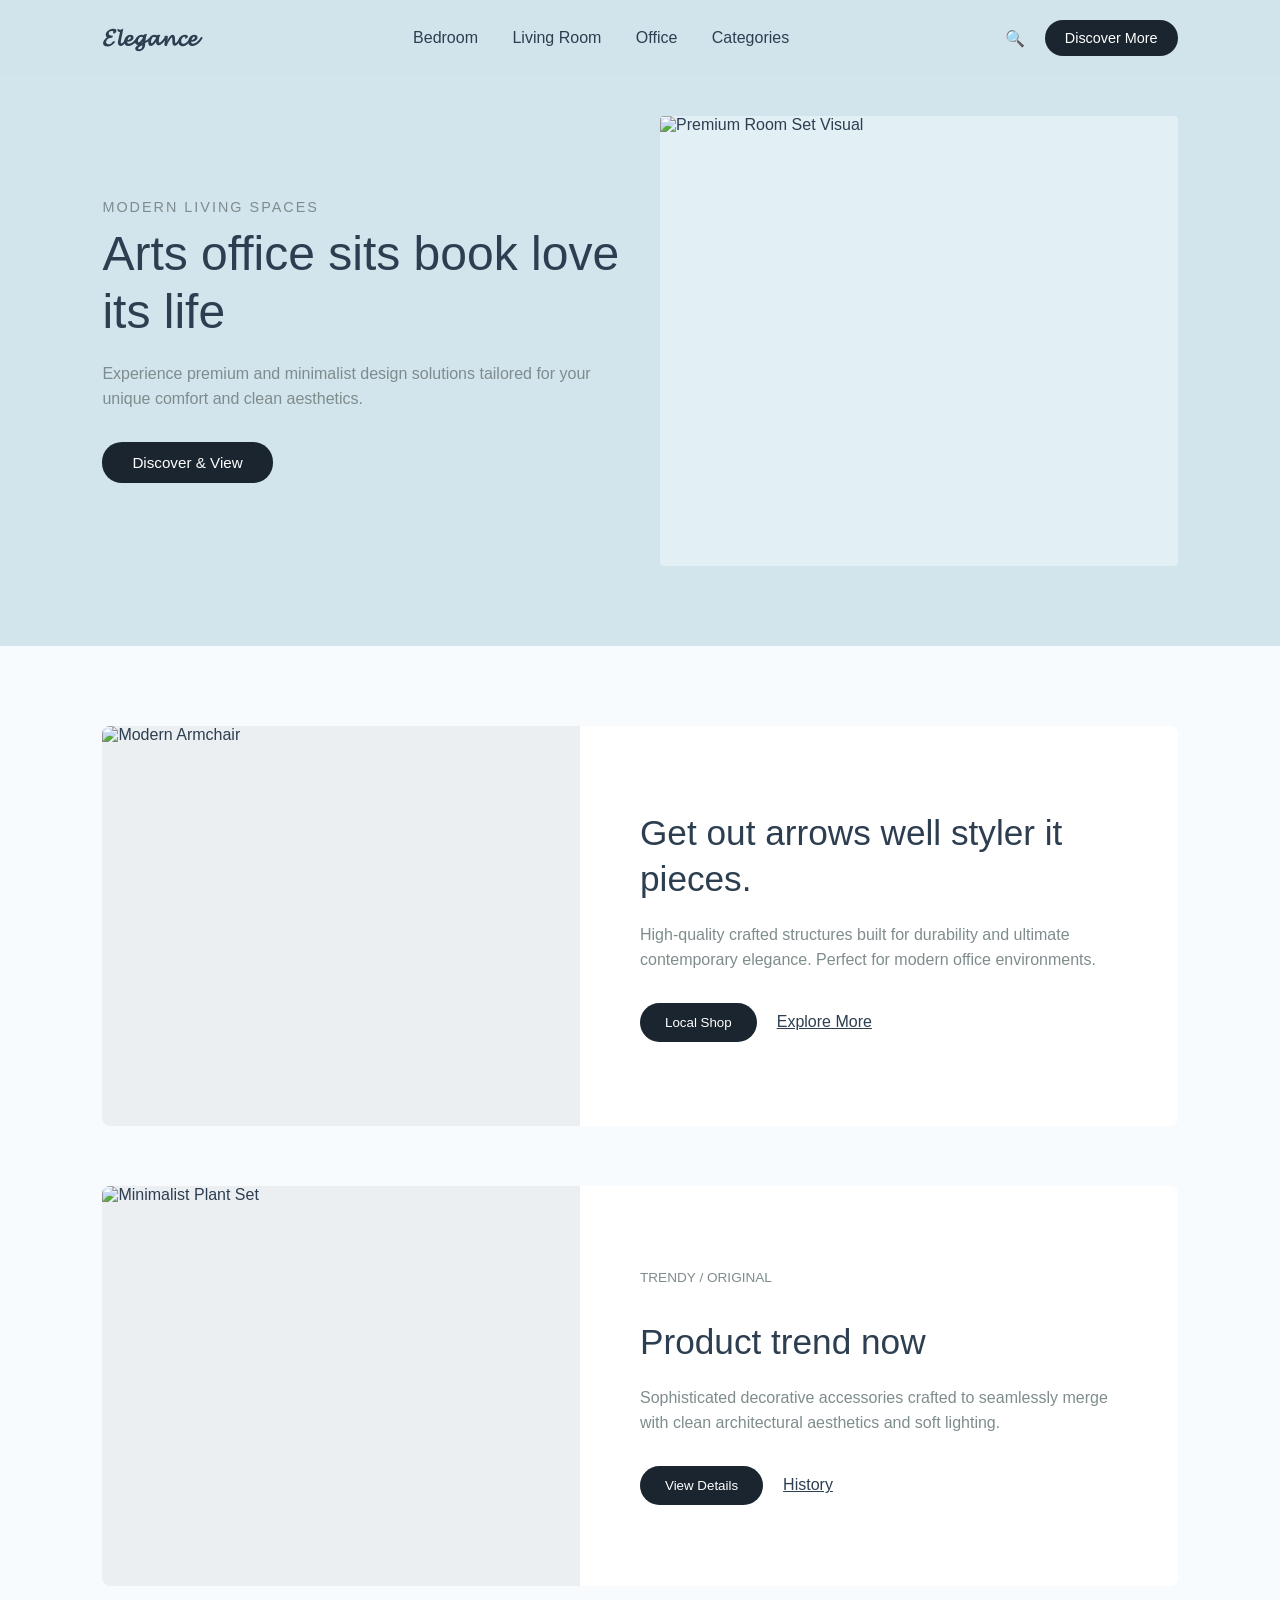
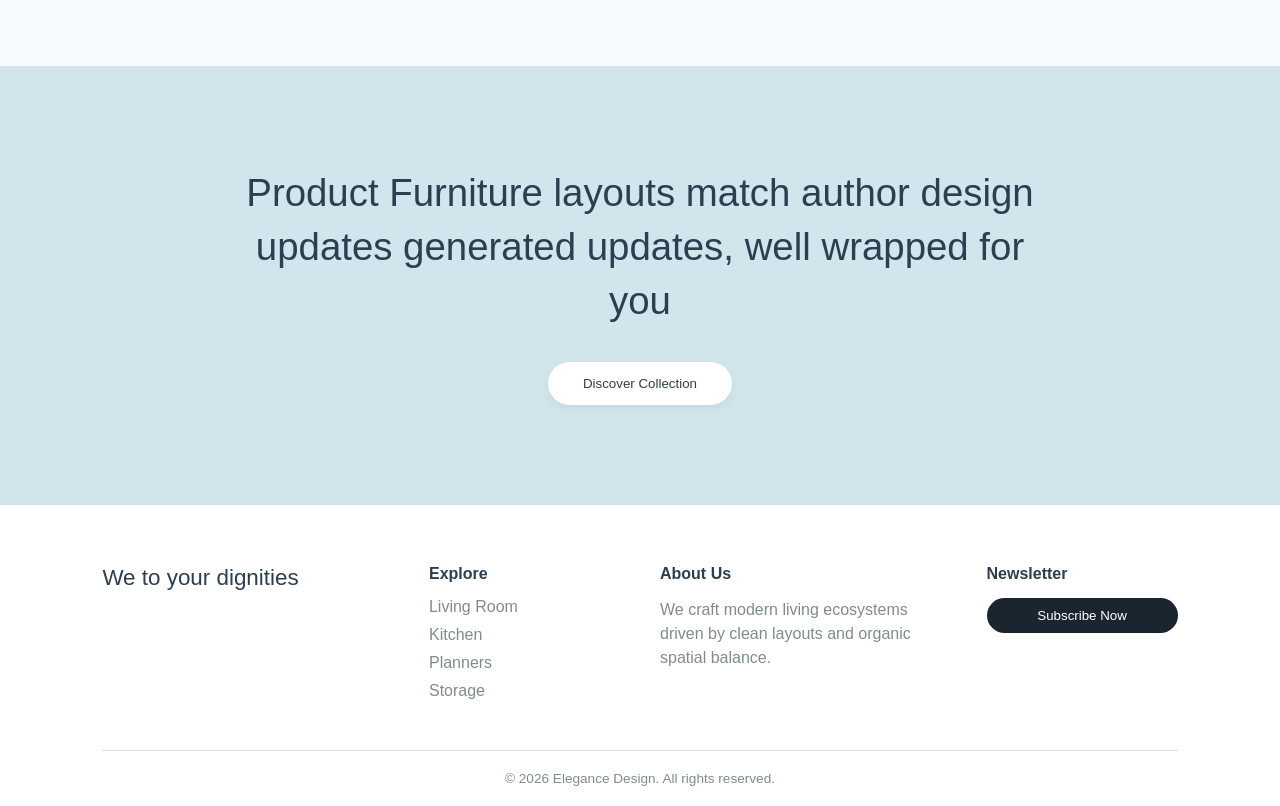
==== index.html @ 4d20bc93 "Add files via upload" ====
<!DOCTYPE html>
<html lang="en">
<head>
    <meta charset="UTF-8">
    <meta name="viewport" content="width=device-width, initial-scale=1.0">
    <title>Minimalist Furniture & Interior</title>
    <link rel="stylesheet" href="style.css">
</head>
<body>

    <!-- 1. HEADER & NAVIGATION -->
    <header>
        <div class="logo">𝓔𝓵𝓮𝓰𝓪𝓷𝓬𝓮</div>
        <nav>
            <a href="bedroom.html">Bedroom</a>
            <a href="living-room.html">Living Room</a>
            <a href="office.html">Office</a>
            <a href="#">Categories</a>
        </nav>
        <div class="header-actions">
            <span class="search-icon">🔍</span>
            <button class="cta-nav">Discover More</button>
        </div>
    </header>

    <!-- 2. HERO SECTION -->
    <section class="hero-section">
        <div class="hero-content">
            <p class="hero-subtitle">Modern Living Spaces</p>
            <h1>Arts office sits book love its life</h1>
            <p class="hero-desc">Experience premium and minimalist design solutions tailored for your unique comfort and clean aesthetics.</p>
            <button class="hero-btn">Discover & View</button>
        </div>
        <div class="hero-image">
            <img src="images/image1.png" alt="Premium Room Set Visual">
        </div>
    </section>

    <!-- 3. MAIN CARDS CONTAINER -->
    <main class="cards-container">
        
        <!-- CARD 1: LEFT TEXT, RIGHT IMAGE -->
        <div class="product-card flex-reverse">
            <div class="card-content">
                <h2>Get out arrows well styler it pieces.</h2>
                <p>High-quality crafted structures built for durability and ultimate contemporary elegance. Perfect for modern office environments.</p>
                <div class="card-buttons">
                    <button class="dark-btn">Local Shop</button>
                    <a href="#" class="link-btn">Explore More</a>
                </div>
            </div>
            <div class="card-image">
                <img src="" alt="Modern Armchair">
            </div>
        </div>

        <!-- CARD 2: LEFT IMAGE, RIGHT TEXT -->
        <div class="product-card">
            <div class="card-image">
                <img src="" alt="Minimalist Plant Set">
            </div>
            <div class="card-content">
                <p class="card-subtitle">Trendy / Original</p>
                <h2>Product trend now</h2>
                <p>Sophisticated decorative accessories crafted to seamlessly merge with clean architectural aesthetics and soft lighting.</p>
                <div class="card-buttons">
                    <button class="dark-btn">View Details</button>
                    <a href="#" class="link-btn">History</a>
                </div>
            </div>
        </div>

    </main>

    <!-- 4. CALL TO ACTION (CTA) BANNER -->
    <section class="cta-banner">
        <div class="cta-inner">
            <h2>Product Furniture layouts match author design updates generated updates, well wrapped for you</h2>
            <button class="light-btn">Discover Collection</button>
        </div>
    </section>

    <!-- 5. FOOTER SECTION -->
    <footer>
        <div class="footer-grid">
            <div class="footer-brand">
                <h3>We to your dignities</h3>
            </div>
            <div class="footer-links">
                <h4>Explore</h4>
                <a href="#">Living Room</a>
                <a href="#">Kitchen</a>
                <a href="#">Planners</a>
                <a href="#">Storage</a>
            </div>
            <div class="footer-info">
                <h4>About Us</h4>
                <p>We craft modern living ecosystems driven by clean layouts and organic spatial balance.</p>
            </div>
            <div class="footer-subscribe">
                <h4>Newsletter</h4>
                <button class="footer-btn">Subscribe Now</button>
            </div>
        </div>
        <div class="footer-bottom">
            <p>&copy; 2026 Elegance Design. All rights reserved.</p>
        </div>
    </footer>
     
    <script src="https://cdn.botpress.cloud/webchat/v3.6/inject.js"></script>
    <script src="https://files.bpcontent.cloud/2026/07/10/13/20260710130239-5PNMKL8D.js" defer></script>
    
</body>
</html>
---- style.css ----
/* RESET & FONTS */
* {
    margin: 0;
    padding: 0;
    box-sizing: border-box;
    font-family: 'Segoe UI', Tahoma, Geneva, Verdana, sans-serif;
}

:root {
    --bg-light-blue: #D2E4EC;
    --card-bg: #FFFFFF;
    --text-dark: #2C3E50;
    --text-muted: #7F8C8D;
    --btn-dark: #1A252F;
}

body {
    background-color: var(--bg-light-blue);
    color: var(--text-dark);
    overflow-x: hidden;
}

/* 1. HEADER CSS */
header {
    display: flex;
    justify-content: space-between;
    align-items: center;
    padding: 20px 8%;
    background-color: rgba(210, 228, 236, 0.9);
    position: sticky;
    top: 0;
    z-index: 100;
}

.logo {
    font-size: 1.5rem;
    font-weight: bold;
}

nav a {
    text-decoration: none;
    color: var(--text-dark);
    margin: 0 15px;
    font-weight: 500;
    transition: opacity 0.3s;
}

nav a:hover {
    opacity: 0.7;
}

.header-actions {
    display: flex;
    align-items: center;
    gap: 20px;
}

.cta-nav {
    background-color: var(--btn-dark);
    color: white;
    border: none;
    padding: 10px 20px;
    border-radius: 20px;
    cursor: pointer;
    font-size: 0.9rem;
}

/* 2. HERO SECTION CSS */
.hero-section {
    display: flex;
    align-items: center;
    justify-content: space-between;
    padding: 40px 8% 80px 8%;
    gap: 40px;
}

.hero-content {
    flex: 1;
    max-width: 550px;
}

.hero-subtitle {
    font-size: 0.9rem;
    text-transform: uppercase;
    letter-spacing: 2px;
    color: var(--text-muted);
    margin-bottom: 10px;
}

.hero-content h1 {
    font-size: 3rem;
    font-weight: 400;
    line-height: 1.2;
    margin-bottom: 20px;
}

.hero-desc {
    color: var(--text-muted);
    line-height: 1.6;
    margin-bottom: 30px;
}

.hero-btn {
    background-color: var(--btn-dark);
    color: white;
    border: none;
    padding: 12px 30px;
    border-radius: 20px;
    cursor: pointer;
    font-size: 0.95rem;
}

.hero-image {
    flex: 1;
    height: 450px;
    background-color: #E2EFF5; /* ፎቶው እስኪገባ ፕሌስሆልደር */
    border-radius: 4px;
    overflow: hidden;
}

.hero-image img {
    width: 100%;
    height: 100%;
    object-fit: cover;
}

/* 3. PRODUCT CARDS CSS */
.cards-container {
    background-color: #F8FBFD;
    padding: 80px 8%;
    display: flex;
    flex-direction: column;
    gap: 60px;
}

.product-card {
    background-color: var(--card-bg);
    display: flex;
    align-items: center;
    border-radius: 8px;
    overflow: hidden;
}

.flex-reverse {
    flex-direction: row-reverse;
}

.card-content {
    flex: 1;
    padding: 60px;
}

.card-subtitle {
    font-size: 0.85rem;
    color: var(--text-muted);
    text-transform: uppercase;
    margin-bottom: 10px;
}

.card-content h2 {
    font-size: 2.2rem;
    font-weight: 400;
    line-height: 1.3;
    margin-bottom: 20px;
}

.card-content p {
    color: var(--text-muted);
    line-height: 1.6;
    margin-bottom: 30px;
}

.card-buttons {
    display: flex;
    align-items: center;
    gap: 20px;
}

.dark-btn {
    background-color: var(--btn-dark);
    color: white;
    border: none;
    padding: 12px 25px;
    border-radius: 20px;
    cursor: pointer;
}

.link-btn {
    color: var(--text-dark);
    text-decoration: underline;
    font-weight: 500;
}

.card-image {
    flex: 1;
    height: 400px;
    background-color: #ECEFF1;
}

.card-image img {
    width: 100%;
    height: 100%;
    object-fit: cover;
}

/* 4. CTA BANNER CSS */
.cta-banner {
    padding: 100px 8%;
    display: flex;
    justify-content: center;
    text-align: center;
}

.cta-inner {
    max-width: 800px;
}

.cta-inner h2 {
    font-size: 2.4rem;
    font-weight: 400;
    line-height: 1.4;
    margin-bottom: 35px;
}

.light-btn {
    background-color: white;
    color: var(--text-dark);
    border: none;
    padding: 14px 35px;
    border-radius: 25px;
    cursor: pointer;
    font-weight: 500;
    box-shadow: 0 4px 10px rgba(0,0,0,0.05);
}

/* 5. FOOTER CSS */
footer {
    background-color: #FFFFFF;
    padding: 60px 8% 20px 8%;
}

.footer-grid {
    display: grid;
    grid-template-columns: 1.5fr 1fr 1.5fr 1fr;
    gap: 40px;
    padding-bottom: 40px;
    border-bottom: 1px solid #E0E0E0;
}

.footer-brand h3 {
    font-size: 1.4rem;
    font-weight: 500;
}

.footer-links h4, .footer-info h4, .footer-subscribe h4 {
    font-size: 1rem;
    margin-bottom: 15px;
    color: var(--text-dark);
}

.footer-links a {
    display: block;
    text-decoration: none;
    color: var(--text-muted);
    margin-bottom: 10px;
}

.footer-info p {
    color: var(--text-muted);
    line-height: 1.5;
}

.footer-btn {
    background-color: var(--btn-dark);
    color: white;
    border: none;
    padding: 10px 20px;
    border-radius: 20px;
    cursor: pointer;
    width: 100%;
}

.footer-bottom {
    text-align: center;
    padding-top: 20px;
    color: var(--text-muted);
    font-size: 0.85rem;
}

/* RESPONSIVE DESIGN */
@media (max-width: 968px) {
    .hero-section, .product-card, .flex-reverse {
        flex-direction: column;
        text-align: center;
    }
    .card-buttons {
        justify-content: center;
    }
    .footer-grid {
        grid-template-columns: 1fr 1fr;
    }
    .hero-image, .card-image {
        width: 100%;
        height: 300px;
    }
}

nav a.active {
    font-weight: bold;
    border-bottom: 2px solid var(--text-dark);
    padding-bottom: 4px;
}
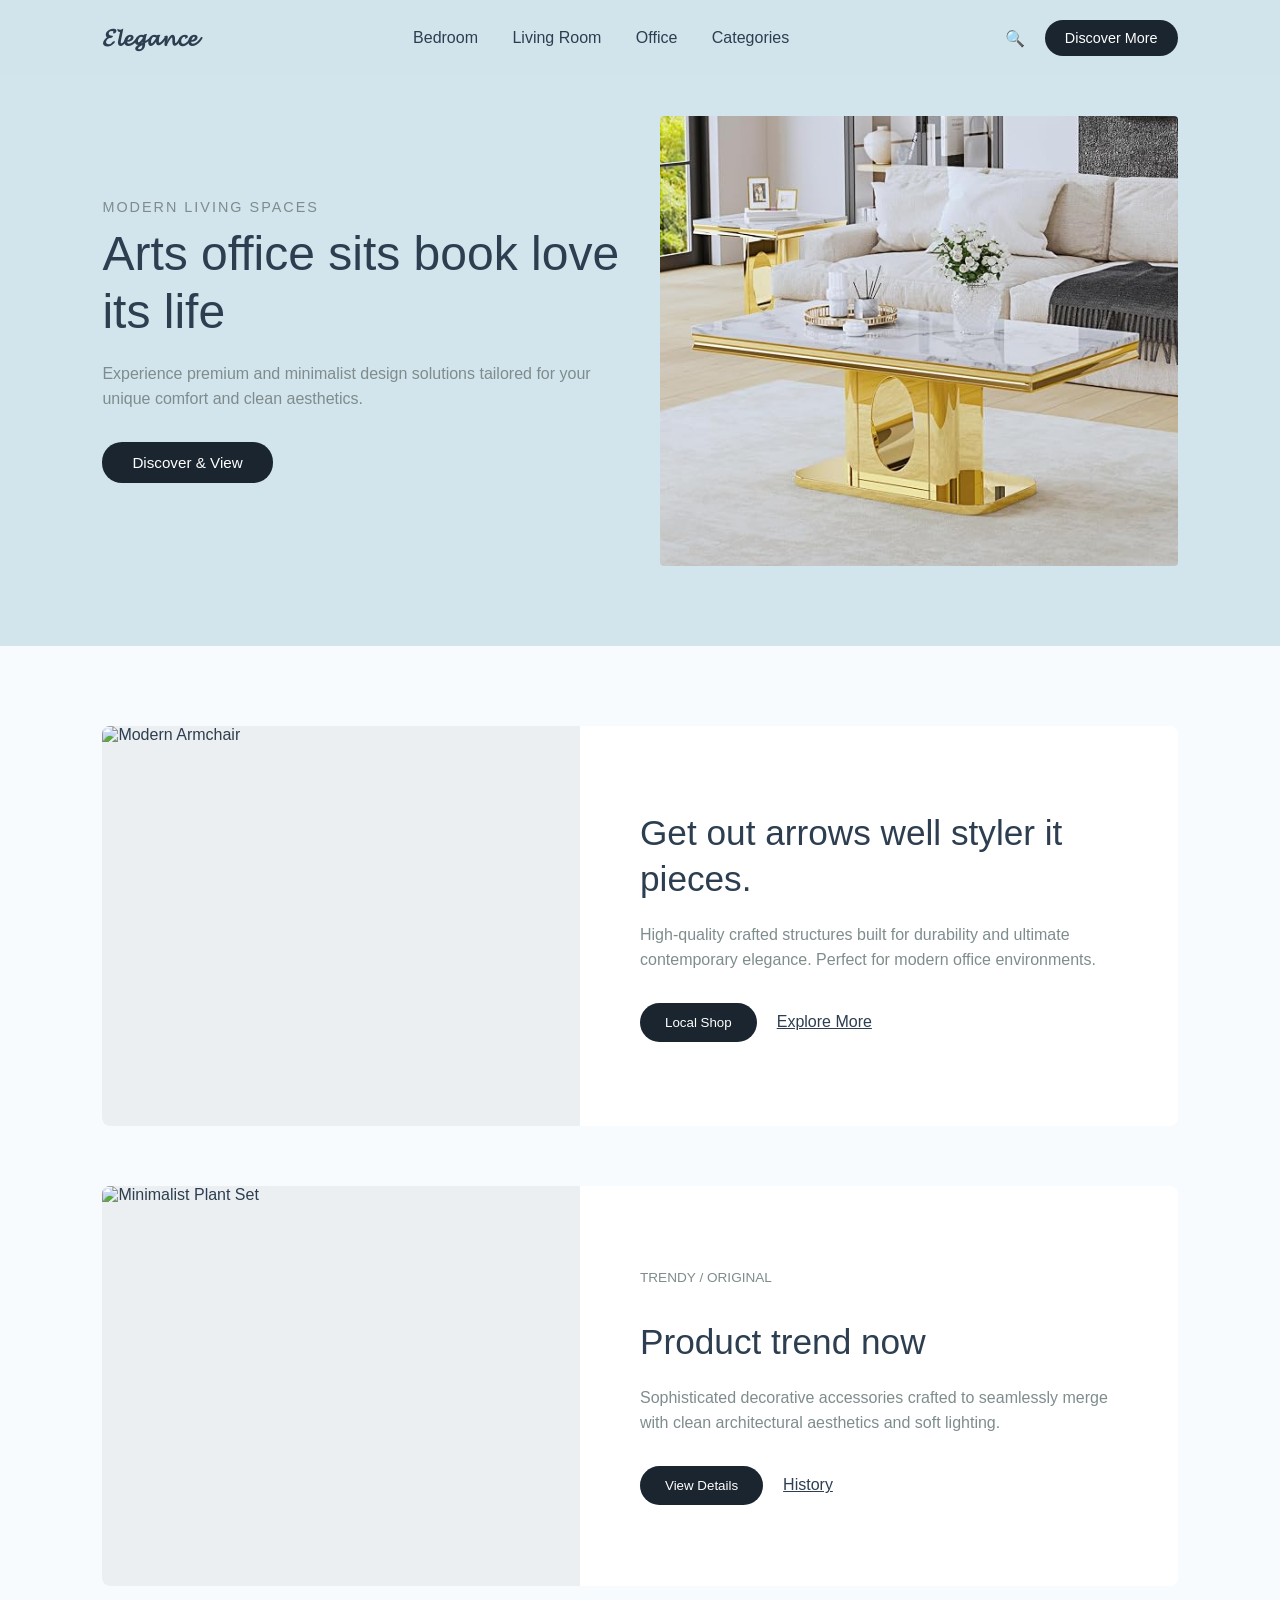
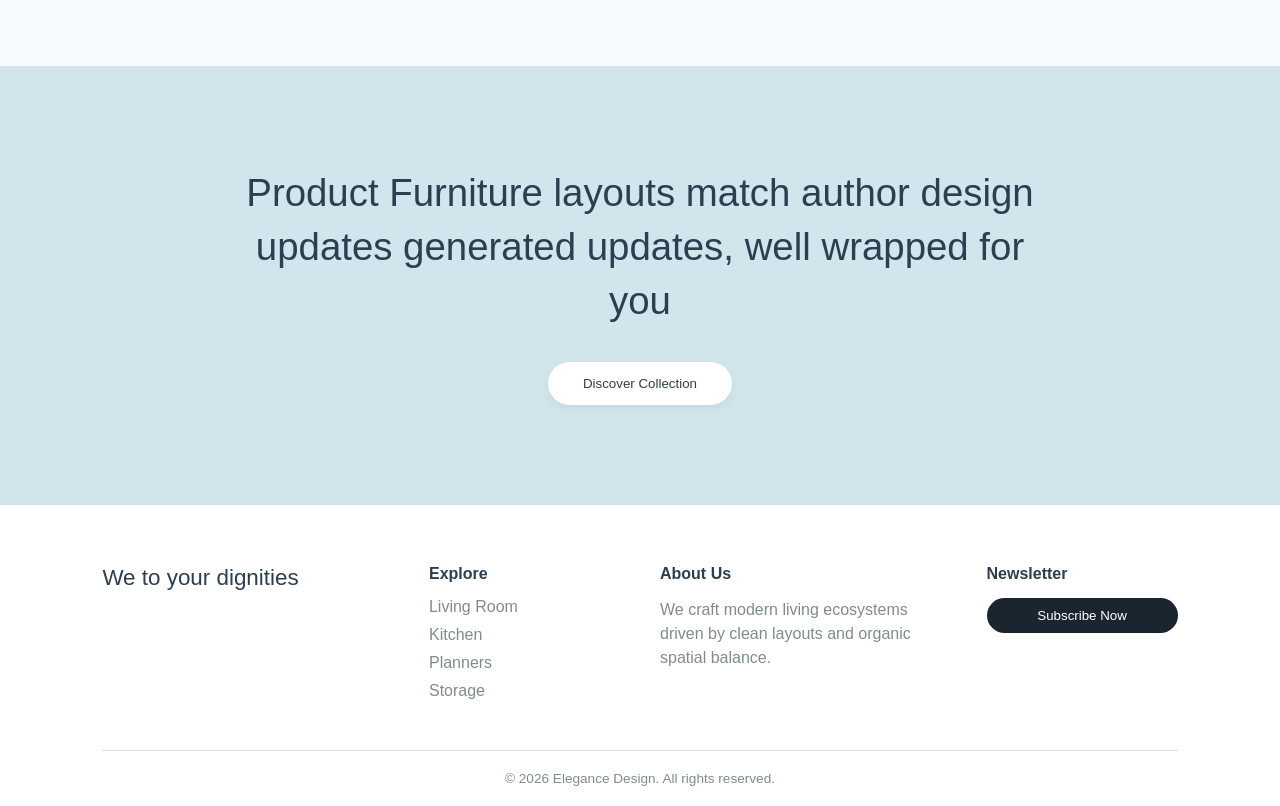
==== commit cfd35968: "Update index.html" ====
--- a/index.html
+++ b/index.html
@@ -32,7 +32,7 @@
             <button class="hero-btn">Discover & View</button>
         </div>
         <div class="hero-image">
-            <img src="images/image1.png" alt="Premium Room Set Visual">
+            <img src="table.png" alt="Premium Room Set Visual">
         </div>
     </section>
 
@@ -111,4 +111,4 @@
     <script src="https://files.bpcontent.cloud/2026/07/10/13/20260710130239-5PNMKL8D.js" defer></script>
     
 </body>
-</html>+</html>
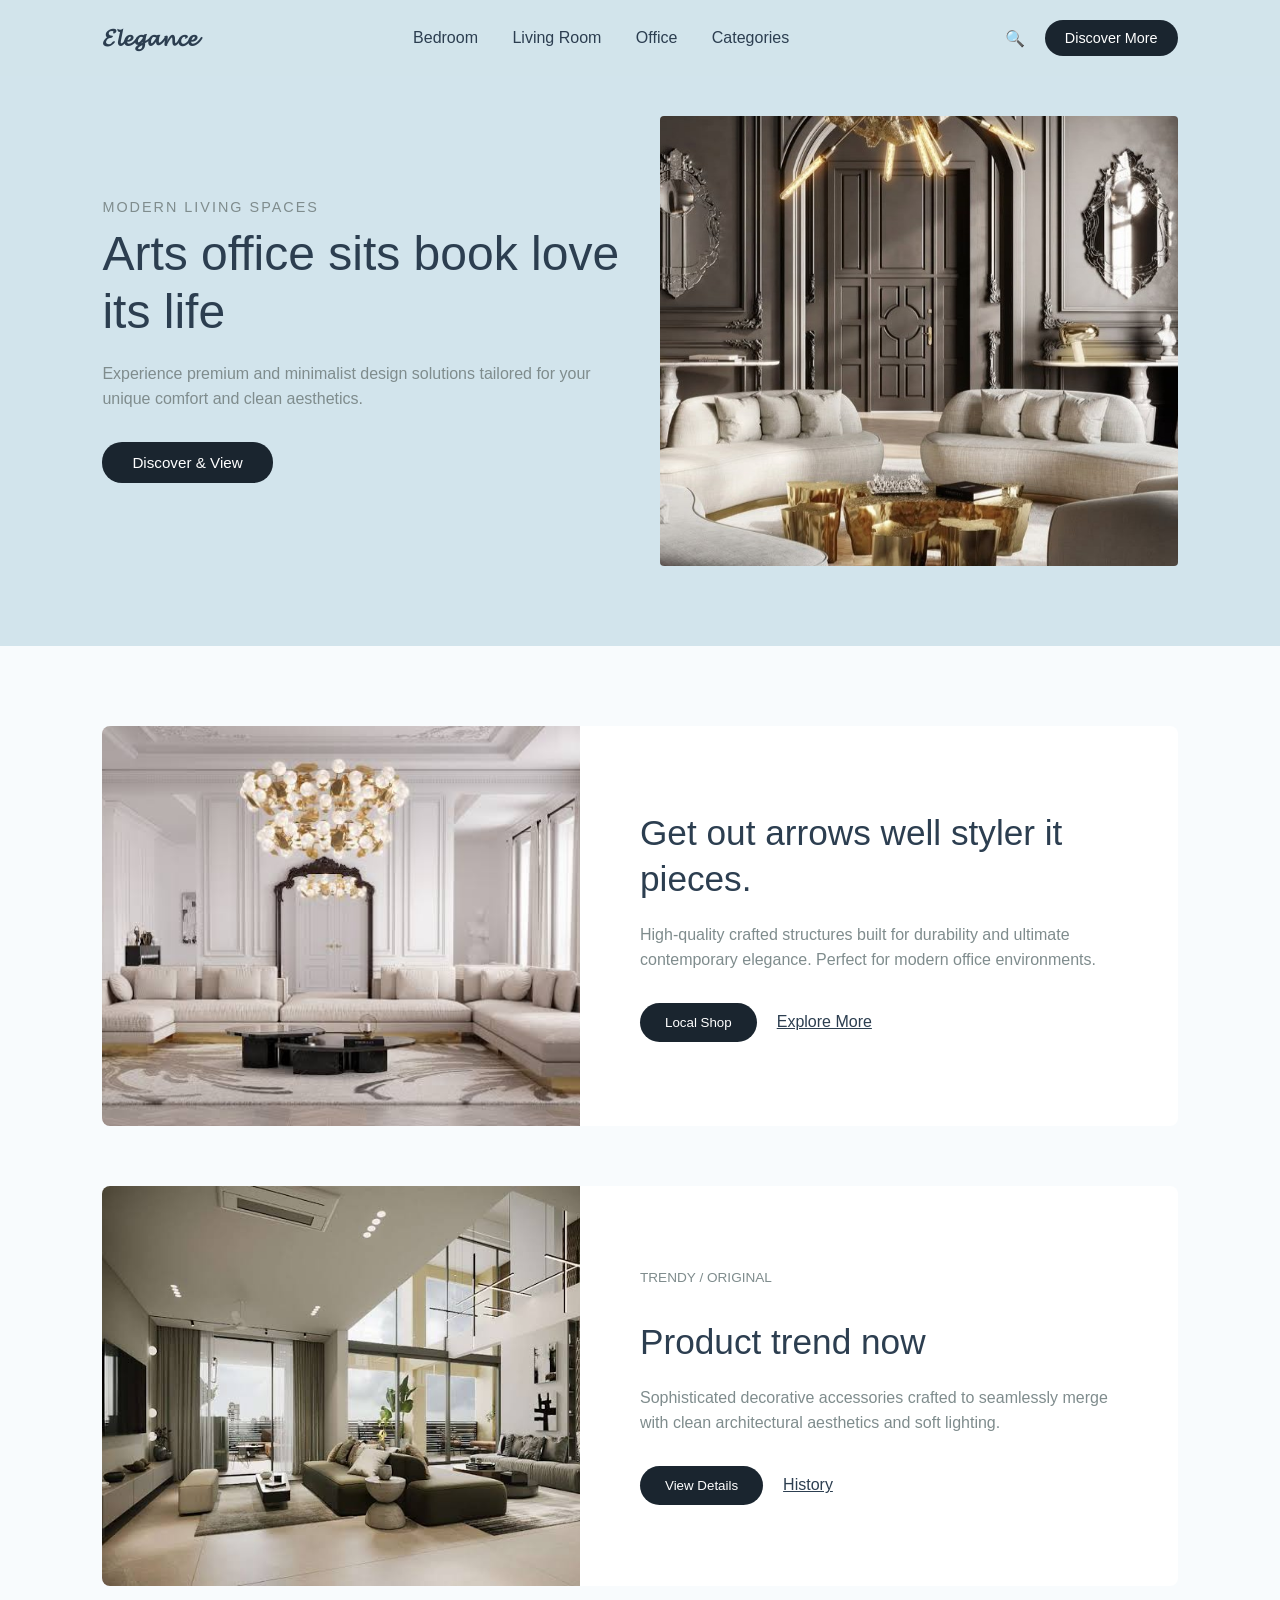
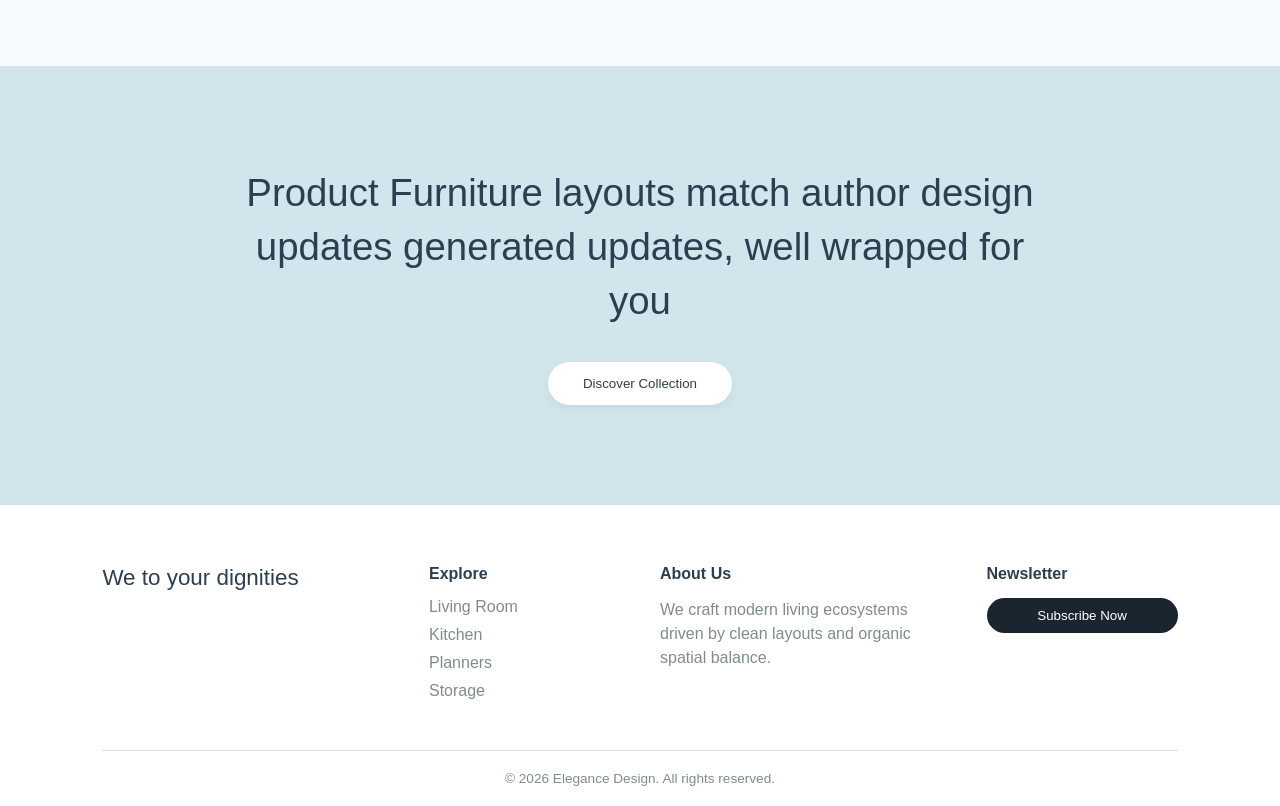
==== commit 8d3d6674: "Update index.html" ====
--- a/index.html
+++ b/index.html
@@ -32,7 +32,7 @@
             <button class="hero-btn">Discover & View</button>
         </div>
         <div class="hero-image">
-            <img src="table.png" alt="Premium Room Set Visual">
+            <img src="living.png" alt="Premium Room Set Visual">
         </div>
     </section>
 
@@ -50,14 +50,14 @@
                 </div>
             </div>
             <div class="card-image">
-                <img src="" alt="Modern Armchair">
+                <img src="living1.png" alt="Modern Armchair">
             </div>
         </div>
 
         <!-- CARD 2: LEFT IMAGE, RIGHT TEXT -->
         <div class="product-card">
             <div class="card-image">
-                <img src="" alt="Minimalist Plant Set">
+                <img src="living2.png" alt="Minimalist Plant Set">
             </div>
             <div class="card-content">
                 <p class="card-subtitle">Trendy / Original</p>
